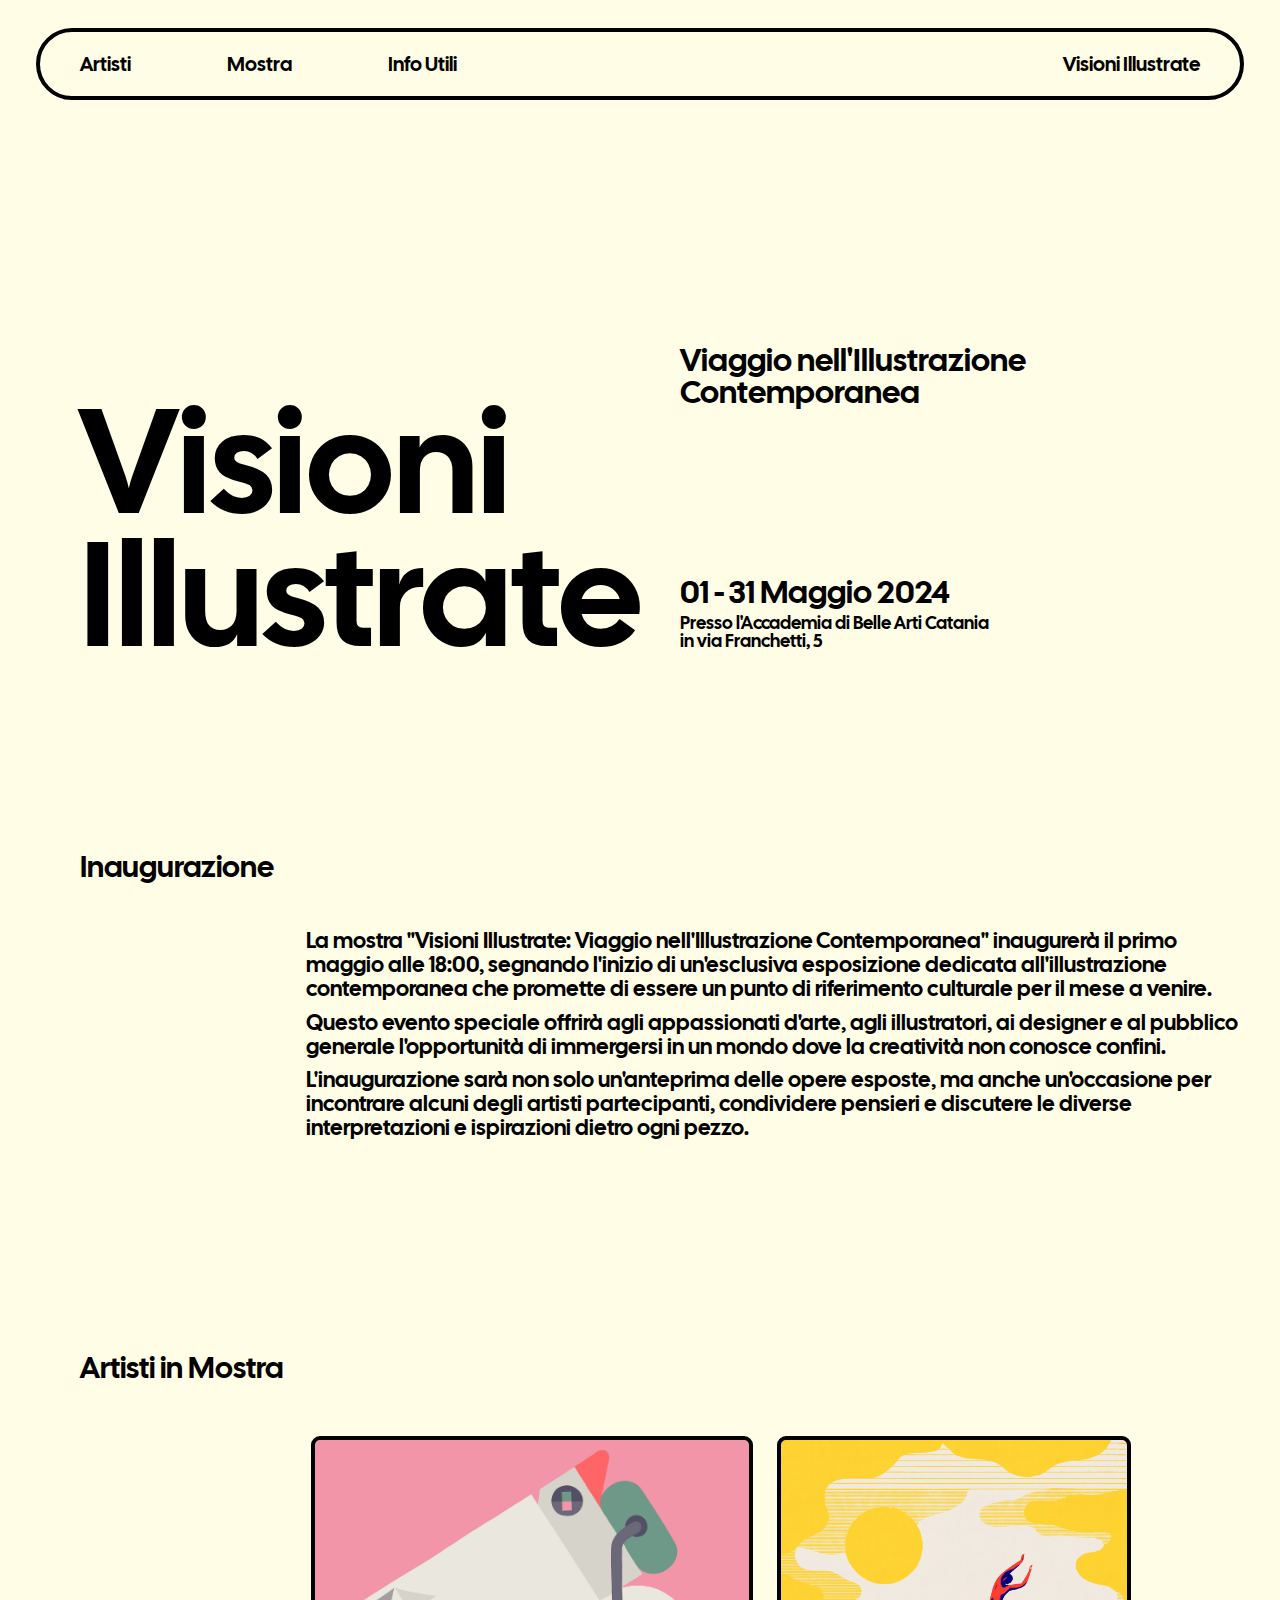
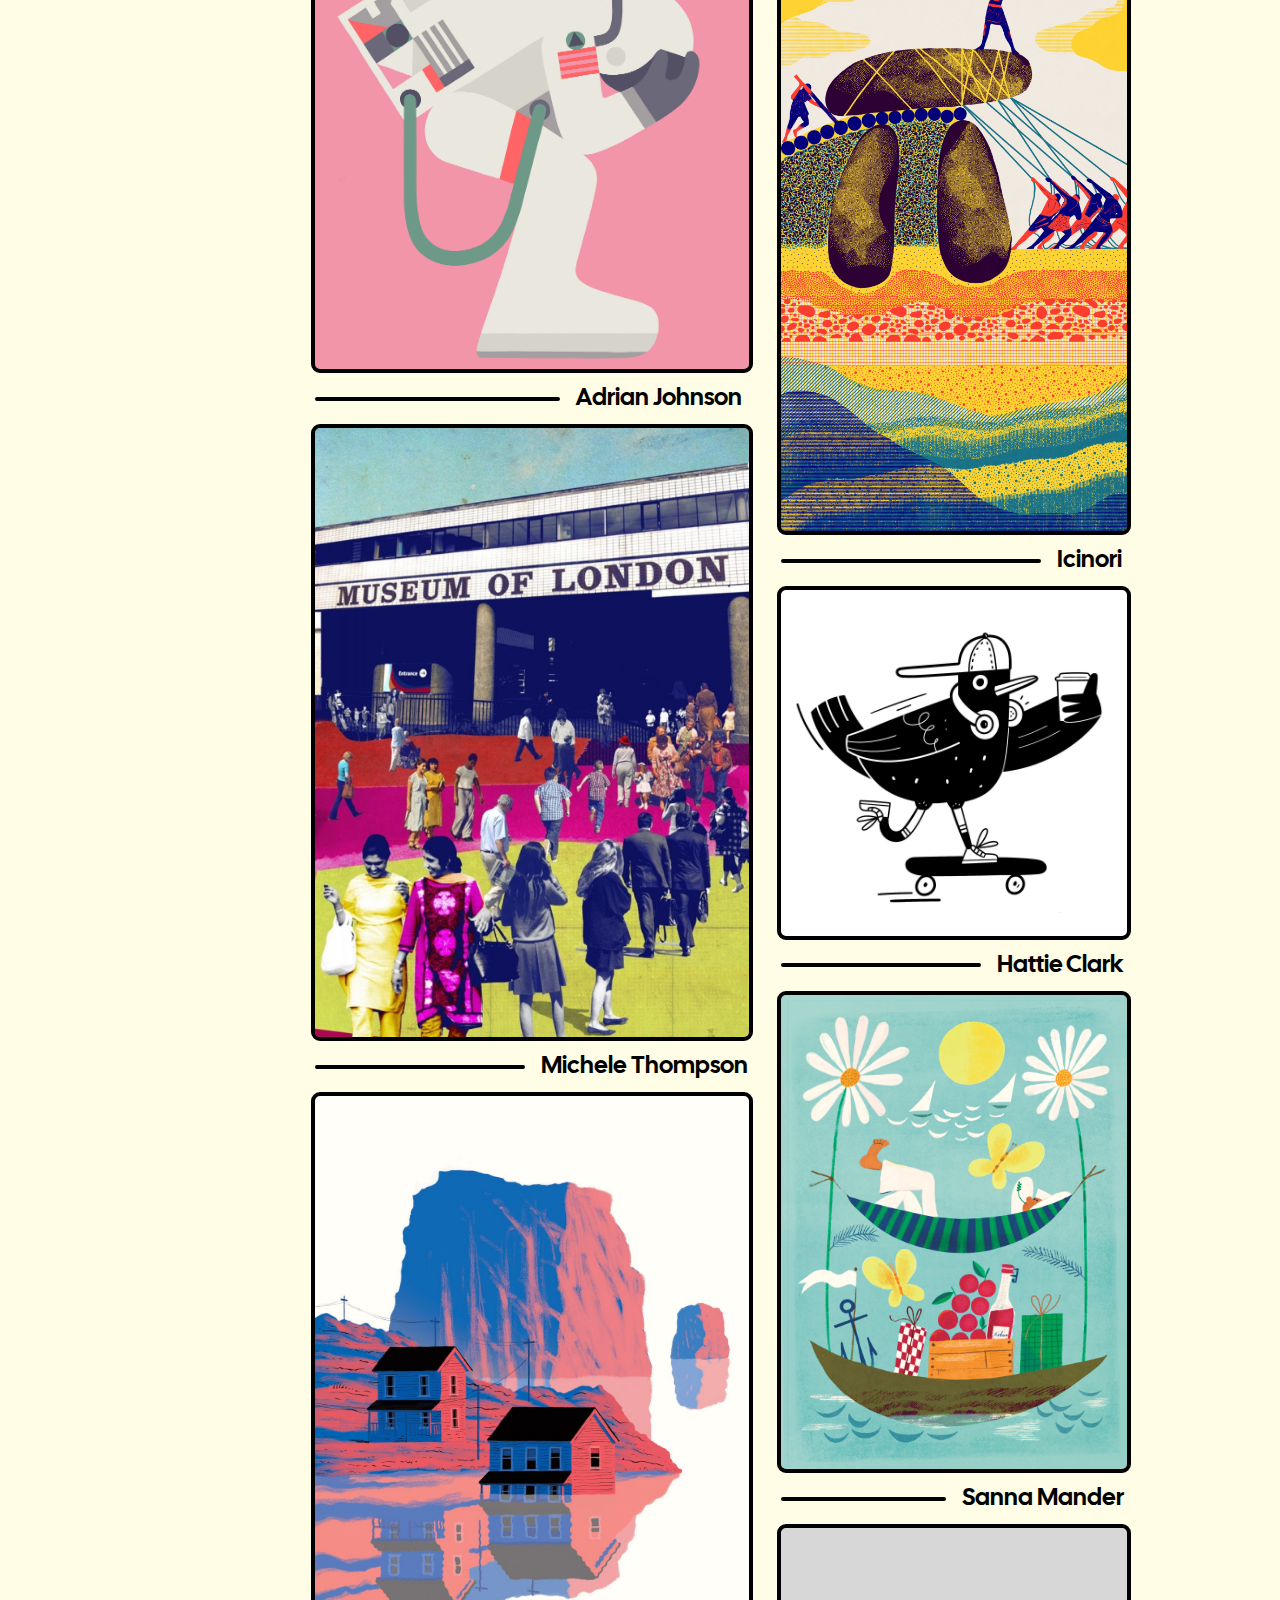
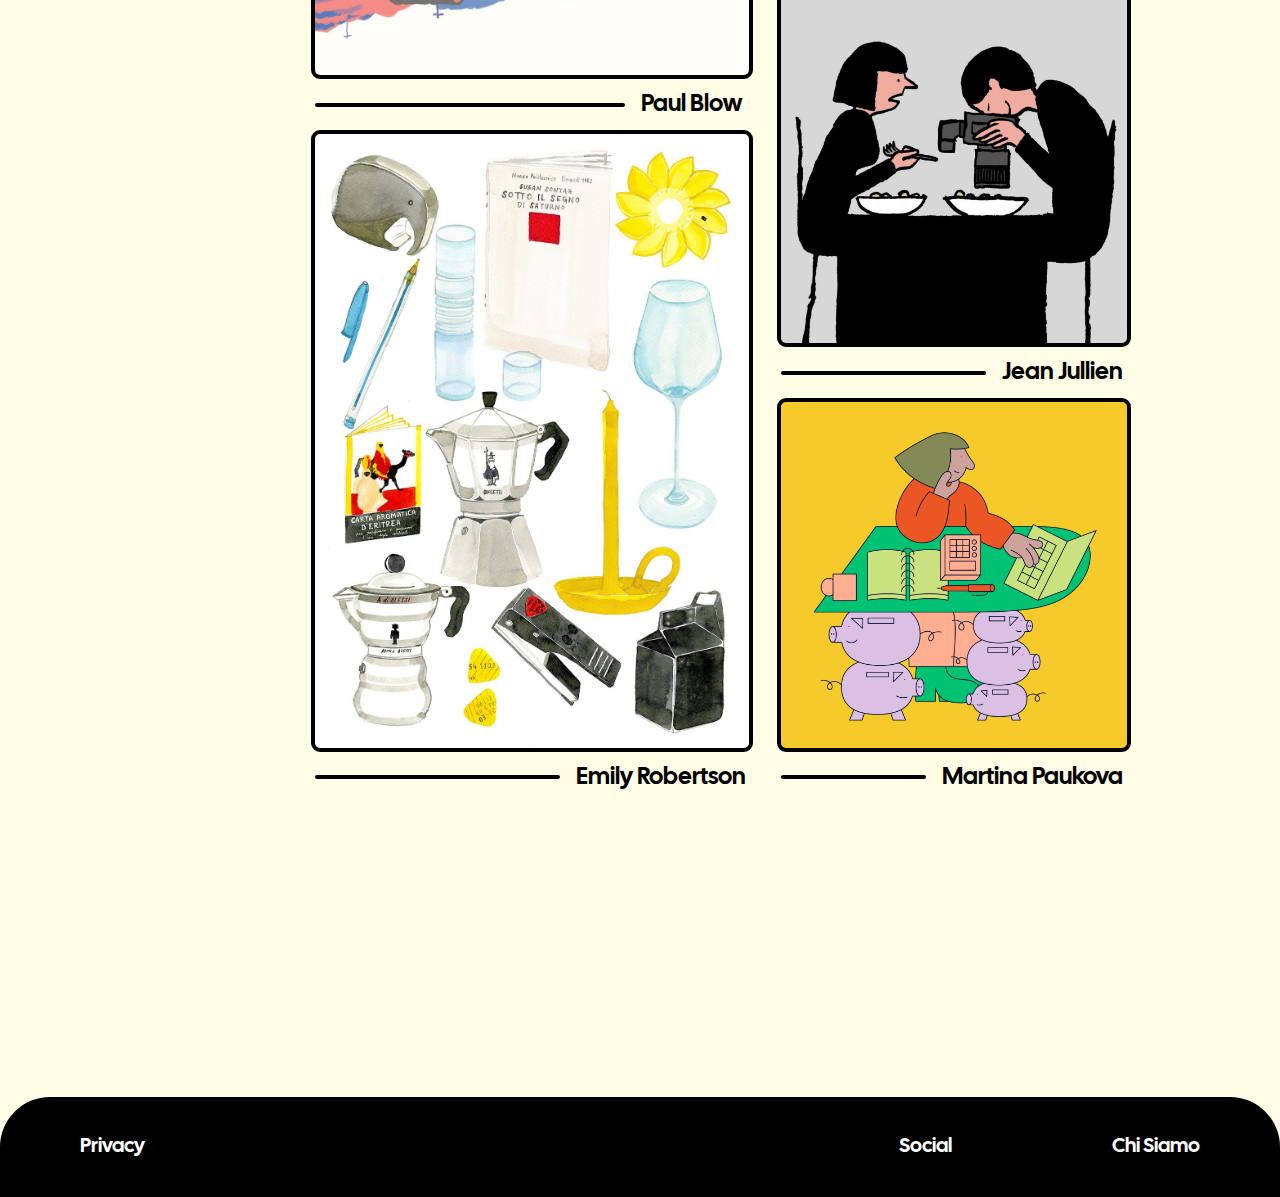
==== index.html @ 07513be8 "Initial commit" ====
<!DOCTYPE html>
<html lang="en">
<head>
    <meta charset="UTF-8">
    <meta name="viewport" content="width=device-width, initial-scale=1.0">
    <title>Document</title>
    <link rel="stylesheet" href="style.css">
</head>
<body>
    <header>
        <div class="distanza">
            <ul>
                <li><a href="artisti.html">Artisti</a></li>
                <li><a href="mostra.html">Mostra</a></li>
                <li><a href="info-utili.html">Info Utili</a></li>
            </ul>
        </div>
        <div class="sito">
            <a href="index.html">Visioni Illustrate</a>
        </div>
    </header>
    <main>
        <section class="primo-blocco">
            <div class="home">
                <div class="titolo">
                    <h1>Visioni Illustrate</h1>
                </div>
                <div class="info">
                    <h2>Viaggio nell'Illustrazione Contemporanea</h2>
                    <h3>01 - 31 Maggio 2024</h3>
                    <h4>Presso l'Accademia di Belle Arti Catania 
                        <br>in via Franchetti, 5
                    </h4>
                </div>
            </div>
        </section>
        <section class="secondo-blocco">
            <div class="inaugurazione">
                <div class="distanza2">
                    <h5>Inaugurazione</h5>
                </div>
                <div class="testo">
                    <p>La mostra "Visioni Illustrate: Viaggio nell'Illustrazione Contemporanea" inaugurerà il primo maggio alle 18:00, segnando l'inizio di un'esclusiva esposizione dedicata all'illustrazione contemporanea che promette di essere un punto di riferimento culturale per il mese a venire.</p>
                    <p>Questo evento speciale offrirà agli appassionati d'arte, agli illustratori, ai designer e al pubblico generale l'opportunità di immergersi in un mondo dove la creatività non conosce confini.</p>
                    <p>L'inaugurazione sarà non solo un'anteprima delle opere esposte, ma anche un'occasione per incontrare alcuni degli artisti partecipanti, condividere pensieri e discutere le diverse interpretazioni e ispirazioni dietro ogni pezzo.</p>
                </div>
            </div>
        </section>
        <section class="terzo-blocco">
            <div class="portfolio">
                <div class="distanza2">
                    <h6>Artisti in Mostra</h6>
                </div>  
                <div class="grid">
                    <div class="prima-colonna">
                        <div class="immagine">
                           <a href="adrian-johnson.html">
                                <img src="immagini/adrian-johnson/adrian-johnson-astronauta-rosa.jpg" alt="">
                           </a>
                        </div>
                        <div class="nome-artista">
                            <div class="bordo1">
                                <div style="border: 2px black solid; border-radius: 50px;"></div>
                            </div>
                            <h7>Adrian Johnson</h7>
                        </div>
                        <div class="immagine">
                            <a href="">
                                <img src="/immagini/michelle-thompson/michelle-thompson-museum.jpg" alt="">
                            </a>
                        </div>
                        <div class="nome-artista">
                            <div class="bordo2">
                                <div style="border: 2px black solid; border-radius: 50px;"></div>
                            </div>        
                            <h8>Michele Thompson</h8>
                        </div>
                        <div class="immagine">
                            <a href="">
                                <img src="/immagini/paul-blow/paul-blow-landscape.jpg" alt="">
                            </a>
                        </div>
                        <div class="nome-artista">
                            <div class="bordo3">
                                <div style="border: 2px black solid; border-radius: 50px;"></div>
                            </div>
                            <h9>Paul Blow</h9>
                        </div>
                        <div class="immagine">
                            <a href="">
                                <img src="/immagini/emily-robertson/emily-robertson.jpg" alt="">
                            </a>
                        </div>
                        <div class="nome-artista">
                            <div class="bordo4">
                                <div style="border: 2px black solid; border-radius: 50px;"></div>
                            </div>
                            <h10>Emily Robertson</h10>
                        </div>
                    </div>
                    <div class="seconda-colonna">
                        <div class="immagine">
                            <a href="">
                                <img src="/immagini/icinori/icinori.jpg" alt="">
                            </a>
                        </div>
                        <div class="nome-artista">
                            <div class="bordo5">
                                <div style="border: 2px black solid; border-radius: 50px;"></div>
                            </div>
                            <h11>Icinori</h11>
                        </div>
                        <div class="immagine">
                            <a href="">
                                <img src="/immagini/hattie-clark/hattie-clark.jpg" alt="">
                            </a>
                        </div>
                        <div class="nome-artista">
                            <div class="bordo6">
                                <div style="border: 2px black solid; border-radius: 50px;"></div>
                            </div>
                            <h12>Hattie Clark</h13>
                        </div>
                        <div class="immagine">
                            <a href="sanna-mander.html">
                                <img src="/immagini/sanna-mander/sanna-mander-daisy.jpg" alt="">
                            </a>
                        </div>
                        <div class="nome-artista">
                            <div class="bordo7">
                                <div style="border: 2px black solid; border-radius: 50px;"></div>
                            </div>
                            <h14>Sanna Mander</h14>
                        </div>
                        <div class="immagine">
                            <a href="">
                                <img src="/immagini/jean-jullien/jean-jullien.jpg" alt="">
                            </a>
                        </div>
                        <div class="nome-artista">
                            <div class="bordo8">
                                <div style="border: 2px black solid; border-radius: 50px;"></div>
                            </div>
                            <h15>Jean Jullien</h15>
                        </div>
                        <div class="immagine">
                            <a href="martina-paukova.html">
                                <img src="/immagini/martina-paukova/martina-paukova-maialino.jpg" alt="">
                            </a>
                        </div>
                        <div class="nome-artista">
                            <div class="bordo9">
                                <div style="border: 2px black solid; border-radius: 50px;"></div>
                            </div>       
                            <h16>Martina Paukova</h16>
                        </div>
                    </div>
                </div>
            </div>    
        </section>
    </main>
    <footer>
        <nav class="distanza4"><a href="">Privacy</a></nav>
        <nav>
            <ul>
                <li><a href="">Social</a></li>
                <li><a href="">Chi Siamo</a></li>
            </ul>
        </nav>
    </footer>
</body>
</html>
---- style.css ----
body {
    background-color: #FFFDE6;
    margin: 0;
    font-family: "myFont";
    box-sizing: border-box;
}

h1, h2, h3, h4, h5, h6, ul, a, p, li {
    margin: 0;
    padding: 0;
}

img {
    max-width: 100%;
    display: block;
}

.grid img {
    border-radius: 5px;
    outline: 4px solid black;
}

.immagine-png {
    margin: 100px auto;
    width: 100%;
}

.immagine-png-flex {
    mix-blend-mode: multiply;
}

.immagine-png-flex-sanna {
    width: 500px;
}

.martina h1 {
    position: absolute;
    margin-left: 120px;
    margin-top: 225px;
    font-size: 148px;
    line-height: 90%;
    height: 240px;
    max-width: 600px;
    align-items: center;

}

.adrian {
    display: flex;
}

.martina {
    max-width: 1380px;
    margin: 0 auto;
    position: relative;
}


header {
    max-width: 1200px;
    margin: auto;
    display: flex;
    height: 64px;
    margin-top: 28px;
    border-radius: 50px;
    border: 4px solid #000;
    justify-content: space-between;
    align-items:center;
}


header a {
    color: #000;
    text-decoration: none;
    font-size: 20px;
    margin: 0 64px 0 0;
    height: 20px;
    display: flex;
    max-width: 100%;
}

a:hover {
    color: grey;
}

img:hover {
    outline-color:#FFFDE6;
}

.mappa img:hover {
    outline-color: #FFFDE6 ;
}
header ul {
    max-width: 100%;
    list-style-type: none;
    display: flex;
    margin: 64px 40px;
    gap: 32px;
}


.sito a {
    max-width: 100%;
    margin: 0 40px 0 0;
}

.primo-blocco {
    max-width: 1200px;
    height: 500px;
    margin: auto;
    margin-top: 20px;
}

.home {
    display: flex;
    gap: 32px;
}

h1 {
    margin-left: 40px;
    margin-top: 288px;
    font-size: 148px;
    line-height: 90%;
    height: 240px;
    max-width: 600px;
}

h2 {
    margin-top: 227px;
    height: 64px;
    font-size: 32px;
    line-height: 100%;
    max-width: 100%;
}

h3 {
    margin-top: 168px;
    font-size: 32px;
    max-width: 100%;
    height: 32px;
    line-height: 100%;
}

h4 {
    font-size: 18px;
    line-height: 100%;
    margin-top: 5px;
}

.secondo-blocco {
    max-width: 1200px;
    height: fit-content;
    margin: auto;
}

.secondo-blocco-artisti {
    max-width: 1200px;
    height: fit-content;
    margin: auto;
}

.secondo-blocco-mostra {
    max-width: 1200px;
    height: fit-content;
    margin: auto; 
}

.mostra-info {
    max-width: 1200px;
    height: fit-content;
    margin: auto; 
}

.mostra-info-margin {
    max-width: 1200px;
    height: fit-content;
    margin: auto; 
}

.inaugurazione {
    display: flex;
    gap: 32px;
    margin: 0;
    padding: 0;
}


.distanza2 h5 {
    margin-left: 40px;
    margin-top: 234px;
    font-size: 30px;
    line-height: 100%;
    height: 36px;
    padding: 0;
}


.artisti-mostra h5 {
    font-size: 30px;
    margin: 234px 0 0 40px;
    max-width: 100%;
}

.artisti-mostra-margin h5 {
    font-size: 30px;
    margin: 234px 0 0 40px;
    max-width: 100%;
}

.biografia h5 {
    margin: 100px 0 0 40px;
    font-size: 30px;
    padding-right: 86px;
}

.biografia-adrian h5 {
    margin: 300px 0 0 40px;
    font-size: 30px;
    padding-right: 86px;
}

.testo {
    margin-top: 310px;
    height: 280px;
    max-width: 100%;
}

.testo p {
    font-size: 22px;
    line-height: 110%;
    margin-bottom: 9px;
}

.testo-artisti  {
    margin-top: 170px;
    height: fit-content;
    max-width: 913px;
    line-height: 110%;
    font-size: 22px;
}

.testo-artisti p {
    margin-bottom: 9px;
}

.testo-artisti-flex {
    margin-top: 350px;
    height: fit-content;
    max-width: 913px;
    line-height: 110%;
    font-size: 22px;
}

.testo-artisti-mostra {
    margin-top: 310px;
    height: fit-content;
    max-width: 913px;
    line-height: 110%;
    font-size: 22px;
}

.testo-artisti-mostra p {
    margin-bottom: 9px;
}
.testo-artisti-mostra-margin {
    margin-top: 310px;
    margin-left: 25px;
    height: fit-content;
    max-width: 913px;
    line-height: 110%;
    font-size: 22px;
}

.testo-artisti-mostra-margin p {
    margin-bottom: 9px;
}

.sede {
    max-width: 1000px;
    margin: auto;
}

.mappa img {
    margin-top: 40px;
    border-radius: 5px;
    outline: 3px solid black;
    max-width: 900px;
    margin-left: 70px;
}

.testo-artisti-flex p {
    margin-bottom: 9px ;
}

.terzo-blocco {
    max-width: 1200px;
    margin: auto;
}

.terzo-blocco-mostra {
    max-width: 1200px;
    margin: auto;
}

.portfolio {
    max-width: 1200px;
    display: flex;
    gap: 32px;
    
}

h6 {
    margin-left: 40px;
    font-size: 30px;
    line-height: 100%;
    height: 36px;
    max-width: 288px;
    margin-top: 145px;
}

.grid {
    max-width: 900px;
    margin-top: 230px;
    column-count: 2;
    gap: 32px;
}

.grid-portfolio {
    max-width: 800px;
    margin-top: 170px;
    column-count: 2;
    gap: 32px;
    margin-left: 40px;
}

.grid-portfolio img {
    margin-left: 0;
    margin-bottom: 32px;
    border-radius: 5px;
    outline: 4px solid black;
}

.prima-colonna {
    display: block;
    max-width: 480.5px;
}

.seconda-colonna {
    display: block;
    max-width: 345.6px;
}



.bordo1 {width: 245px;}
.bordo2 {width: 210px;}
.bordo3 {width: 310px;}
.bordo4 {width: 245px;}
.bordo5 {width: 260px;}
.bordo6 {width: 200px;}
.bordo7 {width: 165px;}
.bordo8 {width: 205px;}
.bordo9 {width: 145px;}

.nome-artista {
    display: flex;
    align-items: center;
    gap: 16px;
    margin: 15px 0;
}

h7, h8, h9, h10, h11, h12, h13, h14, h15, h16 {
    font-size: 24px;
}

footer {
    background-color: #000;
    display: flex;
    max-width: 1280px;
    height: 100px;
    margin: 290px auto 0;
    border-radius: 50px 50px 0 0;
    align-items: center;
    justify-content: space-between;
}

footer nav {
    margin: 0 80px;
}

footer a {
    text-decoration: none;
    color: white;
    font-size: 20px;
}

footer ul {
    list-style-type: none;
    text-decoration-line: none;
    display: flex;
    gap: 160px;
}

.artisti {
    margin: 145px 0 0 286.45px;
}

.nome a {
    color: #000;
    font-size: 92px;
    line-height: 100%;
    margin: 0;
    height: 110px;
    margin-bottom: 20px;
    text-decoration: none;
}

.nome a:hover {
    color: grey;
}

.bordo {
    max-width: 100%;
}

.testo-artisti-flex .bordo {
    margin: 50px 0;
    max-width: 100%;
}

.nome {
    height: 110px;
    margin-bottom: 20px;
}

@font-face {
    font-family: "myFont";
    src: url(calsans.ttf);
}

@media (max-width: 1200px) {
    header  {
        height: 24px;
        max-width: 330px;
        border: 3px solid;
        padding: 0;
        margin: 20px auto 0;
    }

    header ul a {
        height: 10px;
        margin: 0;
        height: fit-content;
    }

    header ul {
        margin-left: 20px;
    }

    header a {
        font-size: 10px;
        align-items: center;
    }

    .sito a {
        margin: 0 20px 0 0;
        padding: 0;
        line-height: 100%;
        height: fit-content;
    }

    .primo-blocco {
        max-width: 330px;
        height: fit-content;
        margin: 0 auto 0;
    }

    .home {
        flex-direction: column;
        margin: 0;
        gap: 0;
    }

    h1 {
        height: fit-content;
        font-size: 64px;
        margin: 200px 0 0 0;
    }

    .martina {
        max-width: 330px;
    }


    .martina h1 {
        font-size: 64px;
        position: absolute;
        height: fit-content;
        max-width: 100%;
        margin: 0;
        padding-top: 30px;
    }

    .adrian h1 {
        font-size: 64px;
        position: absolute;
        height: fit-content;
        max-width: 100%;
        margin: 0;
        padding-top: 200px;
    }

    .immagine-png {
        margin: 50px auto 0;
        width: 100%;
    }

    .immagine-png-flex {
        margin: 20px auto 0;
        width: 100%;
    }

    .immagine-png-flex-sanna {
        margin: 20px auto 0;
    }
    
    h2 {
        height: fit-content;
        font-size: 22px;
        margin-top: 5px;
    }

    h3 {
        font-size: 18px;
        margin-top: 5px;
        height: fit-content;
    }

    h4 {
        font-size: 9px;
        font-family: system-ui, -apple-system, BlinkMacSystemFont, 'Segoe UI', Roboto, Oxygen, Ubuntu, Cantarell, 'Open Sans', 'Helvetica Neue', sans-serif;
        margin: 2px 0;
        line-height: 100%;
    }

    .secondo-blocco {
        max-width: 330px;
        margin: 150px auto 0;
        height: fit-content;
    }

    .secondo-blocco-mostra {
        max-width: 330px;
        margin: 20px auto;
        height: fit-content;
    }

    .mostra-info {
        max-width: 330px;
        margin: 150px auto 0;
        height: fit-content;
    }

    .mostra-info-margin {
        max-width: 330px;
        height: fit-content;
        margin: 40px auto 0; 
    }


    .secondo-blocco-artisti {
        max-width: 330px;
        margin: 40px auto;
        height: fit-content;
    }

    .inaugurazione {
        flex-direction: column;
        gap: 0;
        margin-left: 0;
    }

    .inaugurazione {
        flex-direction: column;
        gap: 0;
        margin-left: 0;
    }

    .distanza2 h5 {
        margin: 0;
        padding: 0;
    }

    h5 {
        margin: 40px 0 0 0;
        font-size: 22px;
        height: fit-content;
        max-width: 330px;
    }

    .artisti-mostra h5 {
        margin-left: 0;
        margin-top: 170px;
    }


    .biografia h5 {
        margin: 0;
        padding: 0;
        font-size: 22px;
    }

    .biografia-adrian h5 {
        margin: 0;
        font-size: 22px;
    }

    .artisti-mostra-margin h5 {
        font-size: 22px;
        margin: 0;
        max-width: 100%;
    }

    .testo {
        max-width: 290px;
        margin-top: 10px;
        height: fit-content;
    }

    .testo p {
        font-family: system-ui, -apple-system, BlinkMacSystemFont, 'Segoe UI', Roboto, Oxygen, Ubuntu, Cantarell, 'Open Sans', 'Helvetica Neue', sans-serif;
        font-size: 16px;
        line-height: 100%;
    }

    .testo-artisti  {
        margin-top: 10px;
        height: fit-content;
        max-width: 330px;
        line-height: 100%;
        font-size: 16px;
    }
    
    .testo-artisti p {
        margin-bottom: 9px;
        font-family: system-ui, -apple-system, BlinkMacSystemFont, 'Segoe UI', Roboto, Oxygen, Ubuntu, Cantarell, 'Open Sans', 'Helvetica Neue', sans-serif;
    }

    .testo-artisti-mostra {
        margin-top: 10px;
        height: fit-content;
        max-width: 330px;
        line-height: 100%;
        font-size: 16px;
    }

    .testo-artisti-mostra p {
        margin-bottom: 9px;
        font-family: system-ui, -apple-system, BlinkMacSystemFont, 'Segoe UI', Roboto, Oxygen, Ubuntu, Cantarell, 'Open Sans', 'Helvetica Neue', sans-serif;
    }

    .testo-artisti-flex {
        margin: 10px auto 0;
        margin-top: 10px;
        height: fit-content;
        max-width: 330px;
        line-height: 100%;
        font-size: 16px;
    }

    .testo-artisti-flex p {
        margin-bottom: 9px;
        font-family: system-ui, -apple-system, BlinkMacSystemFont, 'Segoe UI', Roboto, Oxygen, Ubuntu, Cantarell, 'Open Sans', 'Helvetica Neue', sans-serif;
    }

    .testo-artisti-mostra-margin {
        margin: 10px 0 0 0;
        height: fit-content;
        max-width: 330px;
        line-height: 100%;
        font-size: 16px;
    }

    .testo-artisti-mostra-margin p {
        font-family: system-ui, -apple-system, BlinkMacSystemFont, 'Segoe UI', Roboto, Oxygen, Ubuntu, Cantarell, 'Open Sans', 'Helvetica Neue', sans-serif;
    }

    

    .terzo-blocco {
        max-width: 330px;
        margin: 40px auto 0;
        height: fit-content;
    }

    .terzo-blocco-mostra {
        max-width: 330px;
        margin: 40px auto 0;
    }

    .artisti {
        margin: 0;
    }

    .nome {
        margin: 0;
        height: 40px;
    }
    
    .nome a {
        color: #000;
        font-size: 32px;
        text-decoration: none;
        line-height: 100%;
        margin-bottom: 0;
    }
    
    .nome a:hover {
        color: grey;
    }
    
    .bordo {
        max-width: 100%;
    }

    .bordo:hover {
        color: grey;
    }

    
    .portfolio {
        max-width: 330px;
        gap: 0;
        flex-direction: column;
    }

    h6 {
        margin: 0;
        font-size: 22px;
        height: fit-content;
        max-width: 330px;
    }

    .grid {
        display: block;
        max-width: 330px;
        margin-top: 10px;
        column-count: 2;
        gap: 16px;
    }

    .grid img {
        border-radius: 5px;
        outline: 3px solid black;
    }

    .grid img:hover {
        outline-color: #FFFDE6;
    }


    .grid-portfolio {
        display: block;
        max-width: 100%px;
        margin-top: 20px;
        margin-left: 0;
        column-count: 2;
        gap: 16px;
    }

    .prima-colonna {
        display: block;
        max-width: 195px;
    }

    .seconda-colonna {
        display: block;
        max-width: 124.4px;
    }

   

    .grid-portfolio img {
        margin-left: 0;
        margin-bottom: 16px;
        border-radius: 5px;
        outline: 3px solid black;
    }

    .sede {
        max-width: 330px;
        margin: auto;
    }
    
    .mappa img {
        margin: 20px auto 0;
        border-radius: 5px;
        outline: 3px solid black;
        max-width: 330px;
    }

    .nome-artista {
        gap: 8px;
        margin: 5px 0;
    }

    .bordo1 {width: 65px; border: #000 solid 0.1;}
    .bordo2 {width: 45px;}
    .bordo3 {width: 95px;}
    .bordo4 {width: 60px;}
    .bordo5 {width: 95px;}
    .bordo6 {width: 52px;}
    .bordo7 {width: 35px;}
    .bordo8 {width: 55px;}
    .bordo9 {width: 24px;}

    h7, h8, h9, h10, h11, h12, h13, h14, h15, h16 {
        font-size: 12px;
    }

    footer {
        background-color: #000;
        display: flex;
        max-width: 330px;
        height: 50px;
        margin: 100px auto 0;
        border-radius: 25px 25px 0 0;
        align-items: center;
        justify-content: space-between;
    }
    
    footer nav {
        margin: 0 40px;
    }
    
    footer a {
        text-decoration: none;
        color: white;
        font-size: 8px;
    }

    footer a:hover {
        color: rgb(205, 205, 205);
    }
    
    footer ul {
        list-style-type: none;
        text-decoration-line: none;
        display: flex;
        gap: 10px;
    }
}
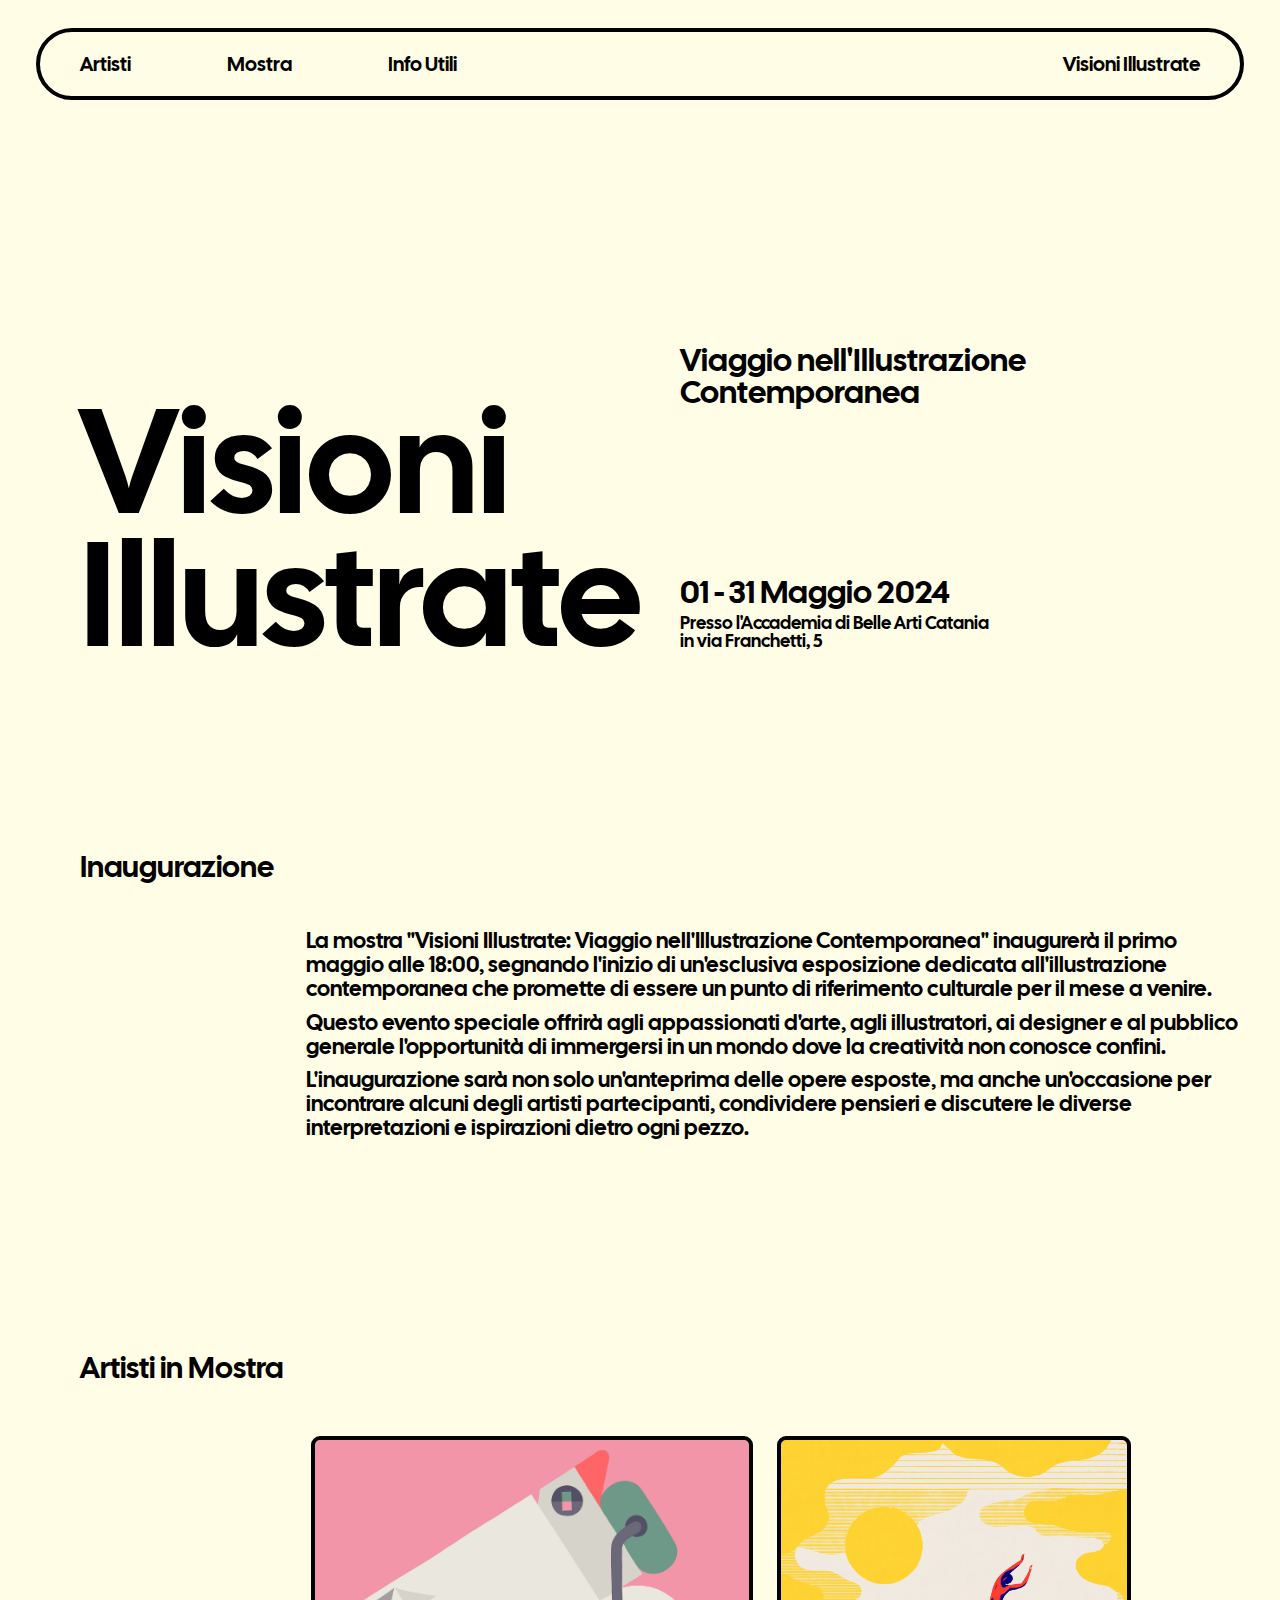
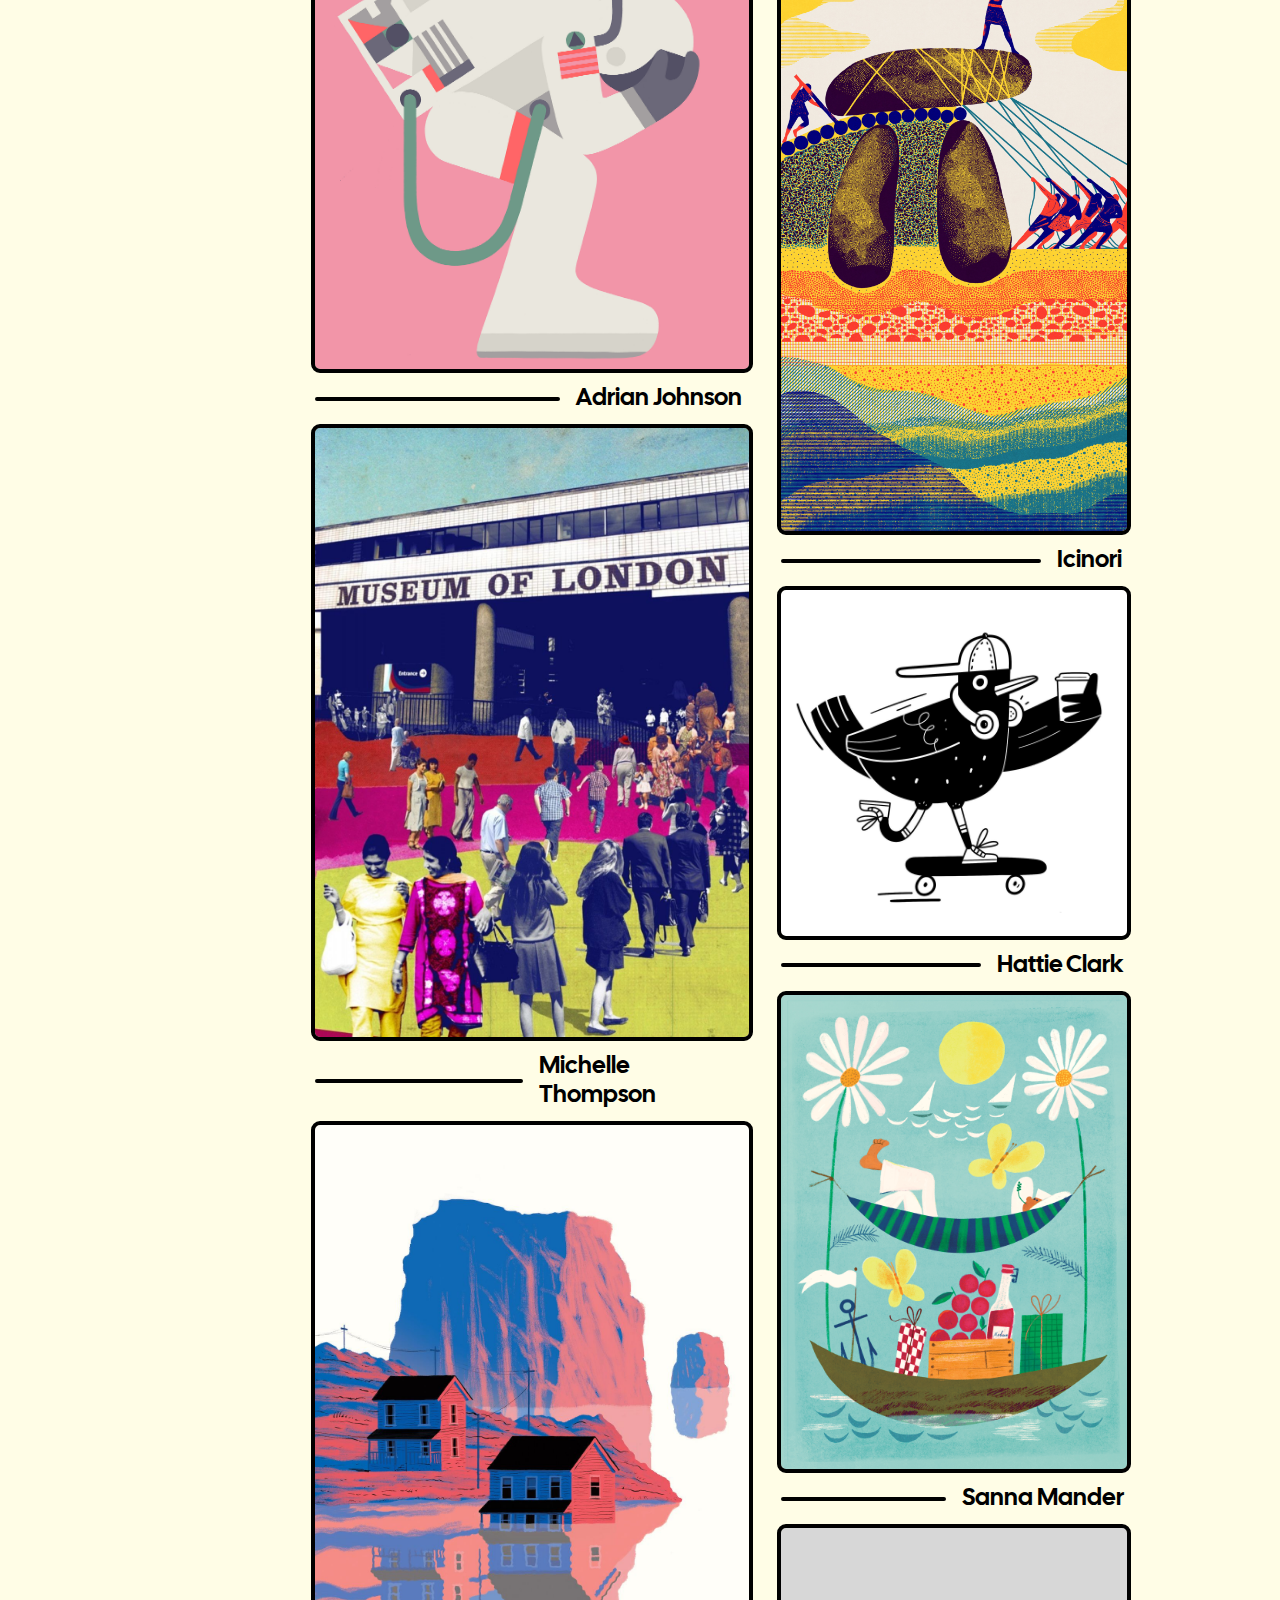
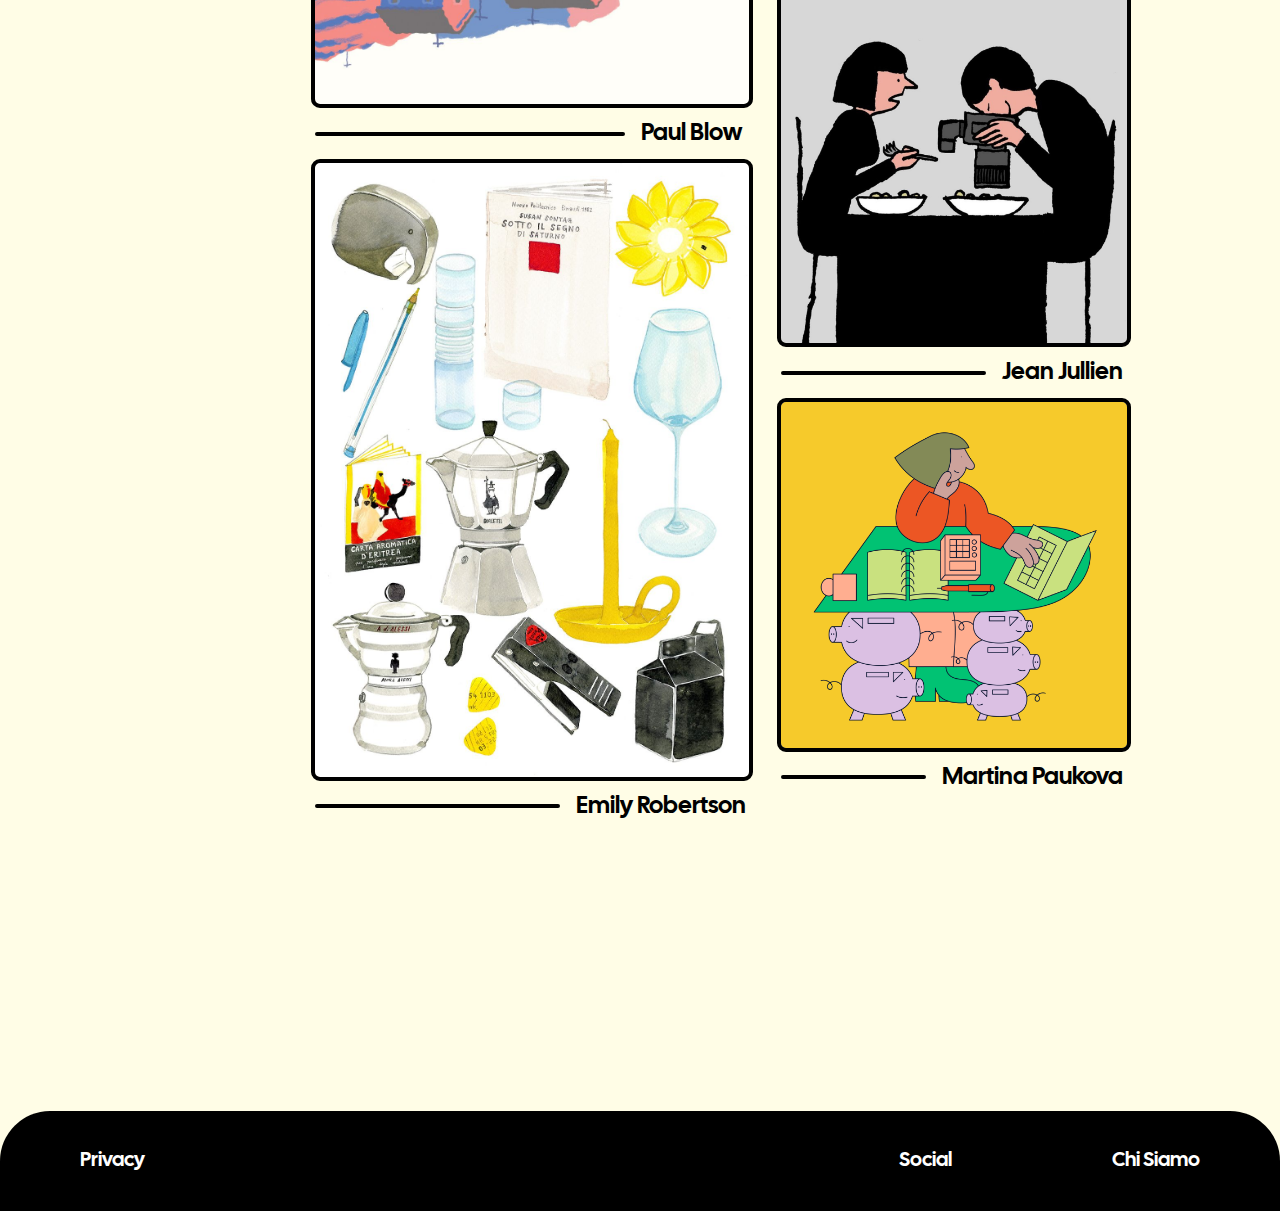
==== commit c23fbecf: "tt" ====
--- a/index.html
+++ b/index.html
@@ -66,18 +66,18 @@
                         </div>
                         <div class="immagine">
                             <a href="">
-                                <img src="/immagini/michelle-thompson/michelle-thompson-museum.jpg" alt="">
+                                <img src="immagini/michelle-thompson/michelle-thompson-museum.jpg" alt="">
                             </a>
                         </div>
                         <div class="nome-artista">
                             <div class="bordo2">
                                 <div style="border: 2px black solid; border-radius: 50px;"></div>
                             </div>        
-                            <h8>Michele Thompson</h8>
+                            <h8>Michelle Thompson</h8>
                         </div>
                         <div class="immagine">
                             <a href="">
-                                <img src="/immagini/paul-blow/paul-blow-landscape.jpg" alt="">
+                                <img src="immagini/paul-blow/paul-blow-landscape.jpg" alt="">
                             </a>
                         </div>
                         <div class="nome-artista">
@@ -88,7 +88,7 @@
                         </div>
                         <div class="immagine">
                             <a href="">
-                                <img src="/immagini/emily-robertson/emily-robertson.jpg" alt="">
+                                <img src="immagini/emily-robertson/emily-robertson.jpg" alt="">
                             </a>
                         </div>
                         <div class="nome-artista">
@@ -101,7 +101,7 @@
                     <div class="seconda-colonna">
                         <div class="immagine">
                             <a href="">
-                                <img src="/immagini/icinori/icinori.jpg" alt="">
+                                <img src="immagini/icinori/icinori.jpg" alt="">
                             </a>
                         </div>
                         <div class="nome-artista">
@@ -112,7 +112,7 @@
                         </div>
                         <div class="immagine">
                             <a href="">
-                                <img src="/immagini/hattie-clark/hattie-clark.jpg" alt="">
+                                <img src="immagini/hattie-clark/hattie-clark.jpg" alt="">
                             </a>
                         </div>
                         <div class="nome-artista">
@@ -123,7 +123,7 @@
                         </div>
                         <div class="immagine">
                             <a href="sanna-mander.html">
-                                <img src="/immagini/sanna-mander/sanna-mander-daisy.jpg" alt="">
+                                <img src="immagini/sanna-mander/sanna-mander-daisy.jpg" alt="">
                             </a>
                         </div>
                         <div class="nome-artista">
@@ -134,7 +134,7 @@
                         </div>
                         <div class="immagine">
                             <a href="">
-                                <img src="/immagini/jean-jullien/jean-jullien.jpg" alt="">
+                                <img src="immagini/jean-jullien/jean-jullien.jpg" alt="">
                             </a>
                         </div>
                         <div class="nome-artista">
@@ -145,7 +145,7 @@
                         </div>
                         <div class="immagine">
                             <a href="martina-paukova.html">
-                                <img src="/immagini/martina-paukova/martina-paukova-maialino.jpg" alt="">
+                                <img src="immagini/martina-paukova/martina-paukova-maialino.jpg" alt="">
                             </a>
                         </div>
                         <div class="nome-artista">
